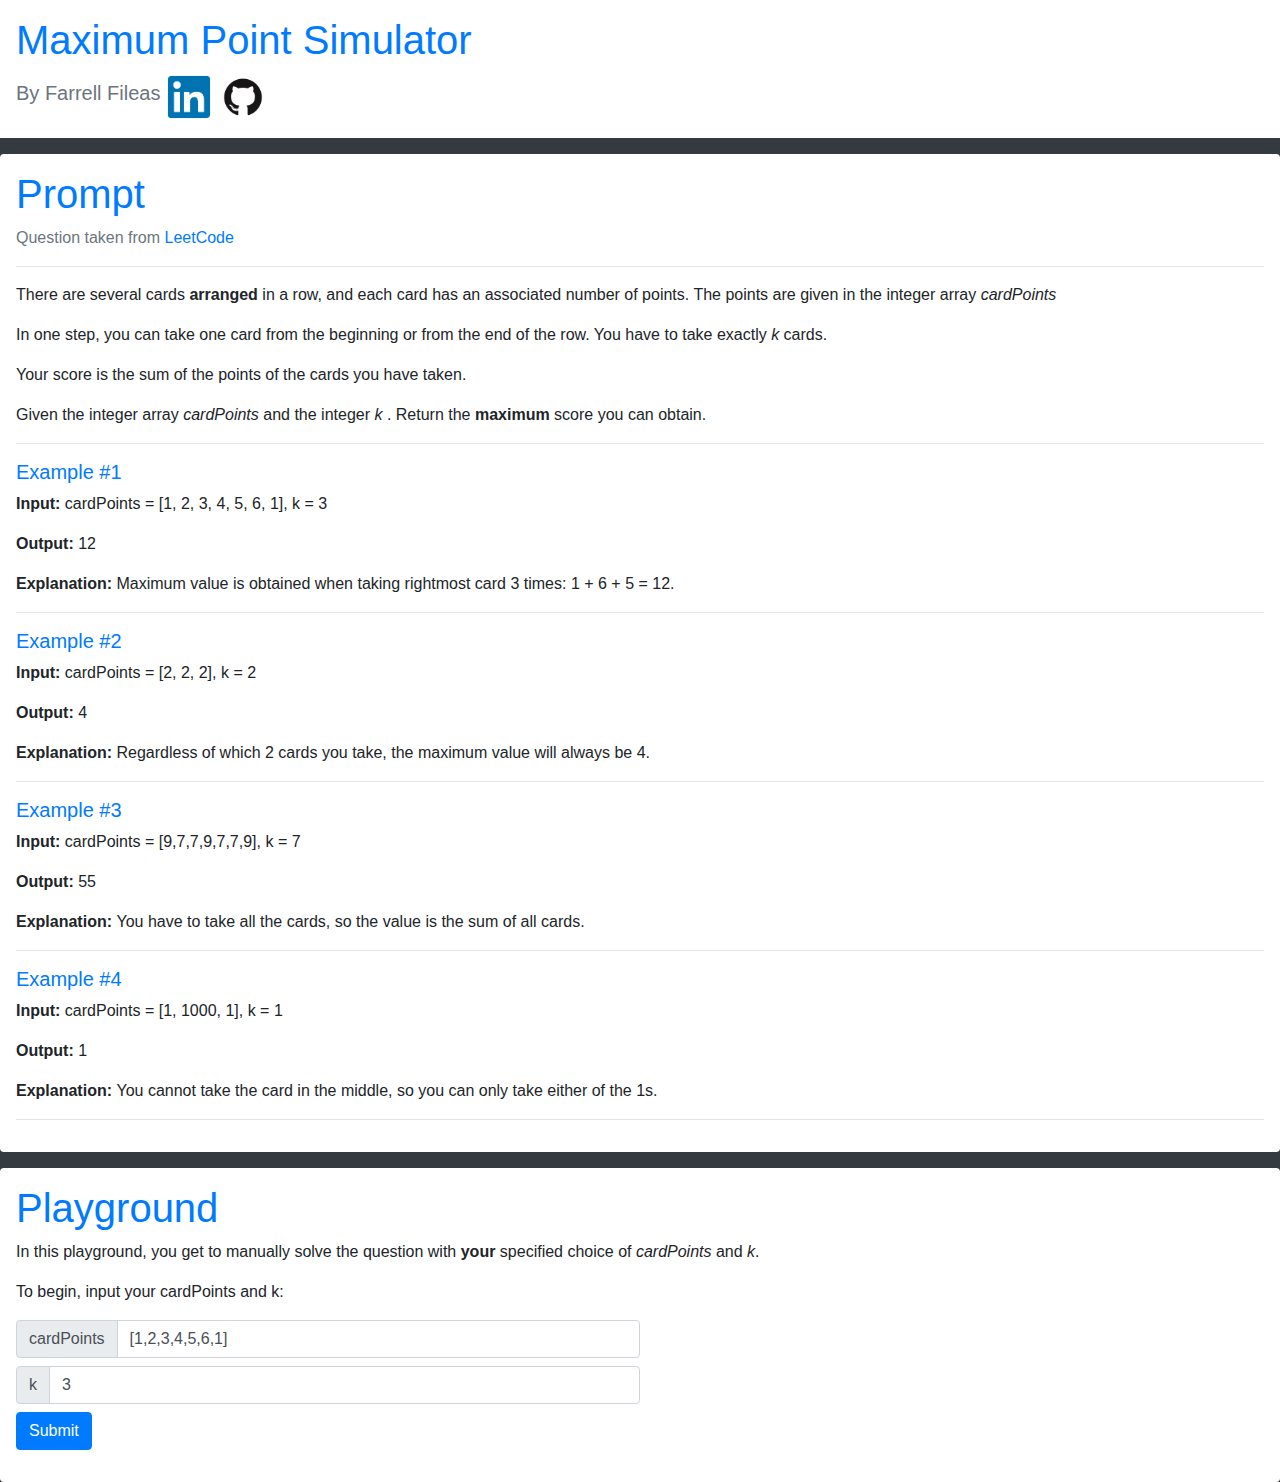
==== index.html @ aceac889 "initial commit" ====
<!DOCTYPE html>
<html>
<head>
	<title>Maximum Point Simulator</title>
	<link rel="stylesheet" href="https://maxcdn.bootstrapcdn.com/bootstrap/4.0.0/css/bootstrap.min.css" integrity="sha384-Gn5384xqQ1aoWXA+058RXPxPg6fy4IWvTNh0E263XmFcJlSAwiGgFAW/dAiS6JXm" crossorigin="anonymous"></head>
    <link rel="stylesheet" href="styles.css">
    <script src="https://ajax.googleapis.com/ajax/libs/jquery/3.5.1/jquery.min.js"></script>
    <script src="index.js"></script>
</head>
<body class="bg-dark">

	<header class="d-flex p-3 bg-white">
		<div>
			<h1 class="text-primary">Maximum Point Simulator</h1>
			<div class="d-flex align-items-center">
				<h5 class="text-secondary d-inline-block">By Farrell Fileas</h5>
				<a href="http://www.linkedin.com/in/farrell-fileas" class="ml-1"><img src="img/linkedin.png"></a>
				<a href="http://www.github.com/farrellfileas" class="ml-1"><img src="img/github.png"></a>
			</div>
		</div>
	</header>
	<div class="prompt mt-3 p-3 bg-white rounded">	
		<h1 class="text-primary">Prompt</h1>
		<p class="text-secondary">Question taken from <a href="https://leetcode.com/problems/maximum-points-you-can-obtain-from-cards/">LeetCode</a></p>
		<hr>
		<p>
			There are several cards <b>arranged</b> in a row, and each card has an associated number of points. The points are given in the integer array <i>cardPoints</i>
		</p>
		<p>
			In one step, you can take one card from the beginning or from the end of the row. You have to take exactly <i>k</i> cards.
		</p>
		<p>
			Your score is the sum of the points of the cards you have taken.
		</p>
		<p>
			Given the integer array <i> cardPoints </i> and the integer <i>k </i>. Return the <b> maximum </b> score you can obtain.
		</p>
		<hr>
		<ul class="examples">
			<li>
				<h5 class="text-primary">Example #1</h5>
				<p><b>Input:</b> cardPoints = [1, 2, 3, 4, 5, 6, 1], k = 3</p>
				<p><b>Output: </b> 12</p>
				<p><b>Explanation: </b> Maximum value is obtained when taking rightmost card 3 times: 1 + 6 + 5 = 12.</p>
				<hr>
			</li>
			<li>
				<h5 class="text-primary">Example #2</h5>
				<p><b>Input:</b> cardPoints = [2, 2, 2], k = 2</p>
				<p><b>Output: </b> 4</p>
				<p><b>Explanation: </b> Regardless of which 2 cards you take, the maximum value will always be 4.</p>
				<hr>
			</li>
			<li>
				<h5 class="text-primary">Example #3</h5>
				<p><b>Input:</b> cardPoints = [9,7,7,9,7,7,9], k = 7</p>
				<p><b>Output: </b> 55</p>
				<p><b>Explanation: </b> You have to take all the cards, so the value is the sum of all cards.</p>
				<hr>
			</li>
			<li>
				<h5 class="text-primary">Example #4</h5>
				<p><b>Input:</b> cardPoints = [1, 1000, 1], k = 1</p>
				<p><b>Output: </b> 1</p>
				<p><b>Explanation: </b> You cannot take the card in the middle, so you can only take either of the 1s.</p>
				<hr>
			</li>
		</ul>
	</div>
	<div class="playground-prompt mt-3 p-3 bg-white rounded">	
		<h1 class="text-primary">Playground</h1>
		<p> In this playground, you get to manually solve the question with <b> your </b> specified choice of <i> cardPoints </i> and <i> k</i>.</p>
		<p> To begin, input your cardPoints and k: </p>		<div class="input-group w-50">
		  <div class="input-group-prepend">
		    <span class="input-group-text" id="">cardPoints</span>
		  </div>
		  <input type="text" class="form-control" id="cardPoint" value="[1,2,3,4,5,6,1]">
		</div>
		<div class="input-group w-50 mt-2 mb-2">
		  <div class="input-group-prepend">
		    <span class="input-group-text" id="">k</span>
		  </div>
		  <input type="number" class="form-control" id="k" value="3">
		</div>
		<button class="btn btn-primary rounded" id="submit">Submit</button>
		<p class="text-danger"></p>
	</div>
	<div class="playground-wrapper mt-3 p-3 bg-white rounded d-none">
		<div class="d-flex justify-content-center">

		</div>
		<div class="playground p-3 bg-secondary rounded">
			<div class="cardPoints d-flex justify-content-center flex-wrap mb-5">

			</div>
			<div class="w-50 m-auto bg-white rounded p-3">
				<p>Current Point: <b id="current-point">0</b>
				<div class="hand d-flex justify-content-center flex-wrap">
				</div>
				<button id="reset" class="btn btn-danger">Reset</button>
				<button id="test">click</button>
			</div>
		</div>
	</div>
</body>
</html>
---- styles.css ----
header img {
	height: 50px;
	width: 50px;
}

.examples {
	list-style: none;
	padding-left: 0;
}


.card {
	background-color: #00cc66;
	display: flex;
	justify-content: center;
	flex-direction: column;
	height: 100px;
	width: 80px;
	margin: 10px;
	cursor: default;
}

.first-or-last {
	background-color: #00ff00;
	cursor: pointer;
}

.taken {
	background-color: grey;
}

.blank-card {
	background-color: white;
}

.card > h3 {
	text-align: center;
}
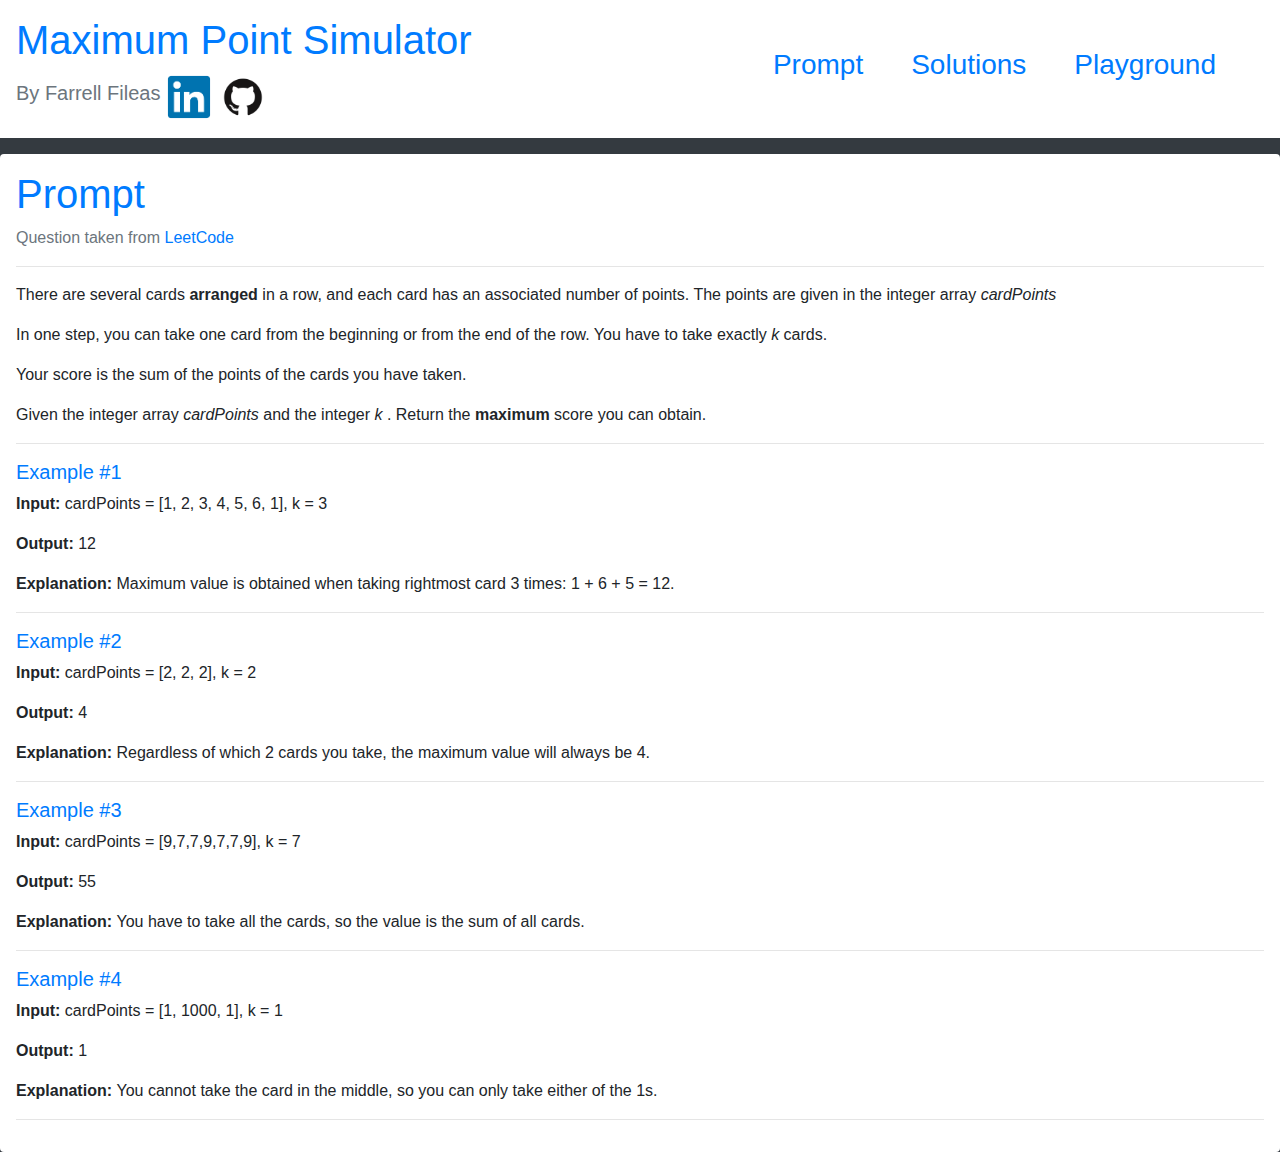
==== commit d3938cf5: "make md and simulations" ====
--- a/index.html
+++ b/index.html
@@ -4,12 +4,10 @@
 	<title>Maximum Point Simulator</title>
 	<link rel="stylesheet" href="https://maxcdn.bootstrapcdn.com/bootstrap/4.0.0/css/bootstrap.min.css" integrity="sha384-Gn5384xqQ1aoWXA+058RXPxPg6fy4IWvTNh0E263XmFcJlSAwiGgFAW/dAiS6JXm" crossorigin="anonymous"></head>
     <link rel="stylesheet" href="styles.css">
-    <script src="https://ajax.googleapis.com/ajax/libs/jquery/3.5.1/jquery.min.js"></script>
-    <script src="index.js"></script>
 </head>
 <body class="bg-dark">
 
-	<header class="d-flex p-3 bg-white">
+	<header class="d-flex p-3 bg-white justify-content-between">
 		<div>
 			<h1 class="text-primary">Maximum Point Simulator</h1>
 			<div class="d-flex align-items-center">
@@ -18,6 +16,12 @@
 				<a href="http://www.github.com/farrellfileas" class="ml-1"><img src="img/github.png"></a>
 			</div>
 		</div>
+		<div class="d-flex justify-content-end align-items-center">
+			<h3 class="mr-5"><a href="index.html">Prompt</a></h3>	
+			<h3 class="mr-5"><a href="www.github.com/farrellfileas/maximum-points-simulator/solution.md">Solutions</a></h3>
+			<h3 class="mr-5"><a href="playground.html">Playground</a></h3>
+		</div>
+	
 	</header>
 	<div class="prompt mt-3 p-3 bg-white rounded">	
 		<h1 class="text-primary">Prompt</h1>
@@ -67,40 +71,5 @@
 			</li>
 		</ul>
 	</div>
-	<div class="playground-prompt mt-3 p-3 bg-white rounded">	
-		<h1 class="text-primary">Playground</h1>
-		<p> In this playground, you get to manually solve the question with <b> your </b> specified choice of <i> cardPoints </i> and <i> k</i>.</p>
-		<p> To begin, input your cardPoints and k: </p>		<div class="input-group w-50">
-		  <div class="input-group-prepend">
-		    <span class="input-group-text" id="">cardPoints</span>
-		  </div>
-		  <input type="text" class="form-control" id="cardPoint" value="[1,2,3,4,5,6,1]">
-		</div>
-		<div class="input-group w-50 mt-2 mb-2">
-		  <div class="input-group-prepend">
-		    <span class="input-group-text" id="">k</span>
-		  </div>
-		  <input type="number" class="form-control" id="k" value="3">
-		</div>
-		<button class="btn btn-primary rounded" id="submit">Submit</button>
-		<p class="text-danger"></p>
-	</div>
-	<div class="playground-wrapper mt-3 p-3 bg-white rounded d-none">
-		<div class="d-flex justify-content-center">
-
-		</div>
-		<div class="playground p-3 bg-secondary rounded">
-			<div class="cardPoints d-flex justify-content-center flex-wrap mb-5">
-
-			</div>
-			<div class="w-50 m-auto bg-white rounded p-3">
-				<p>Current Point: <b id="current-point">0</b>
-				<div class="hand d-flex justify-content-center flex-wrap">
-				</div>
-				<button id="reset" class="btn btn-danger">Reset</button>
-				<button id="test">click</button>
-			</div>
-		</div>
-	</div>
 </body>
 </html>--- a/styles.css
+++ b/styles.css
@@ -3,7 +3,7 @@
 	width: 50px;
 }
 
-.examples {
+.examples, #logs{
 	list-style: none;
 	padding-left: 0;
 }
